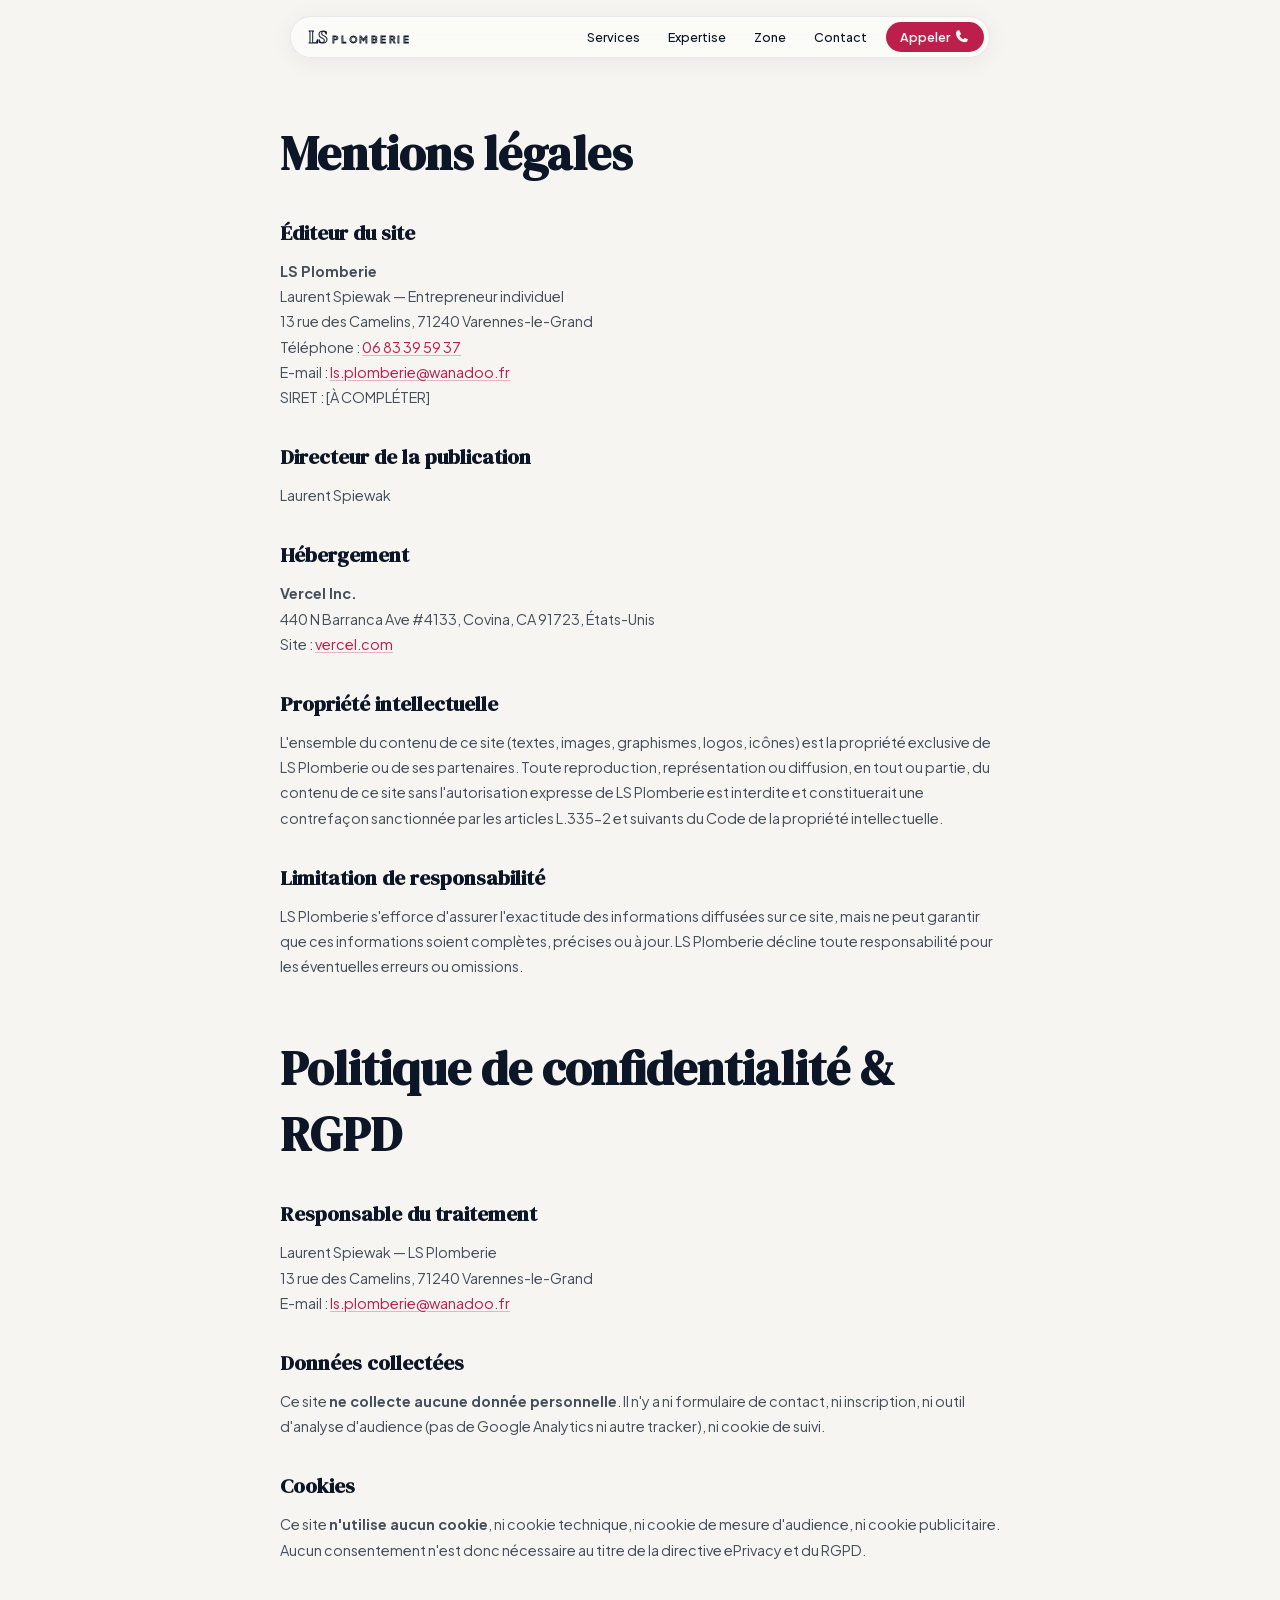
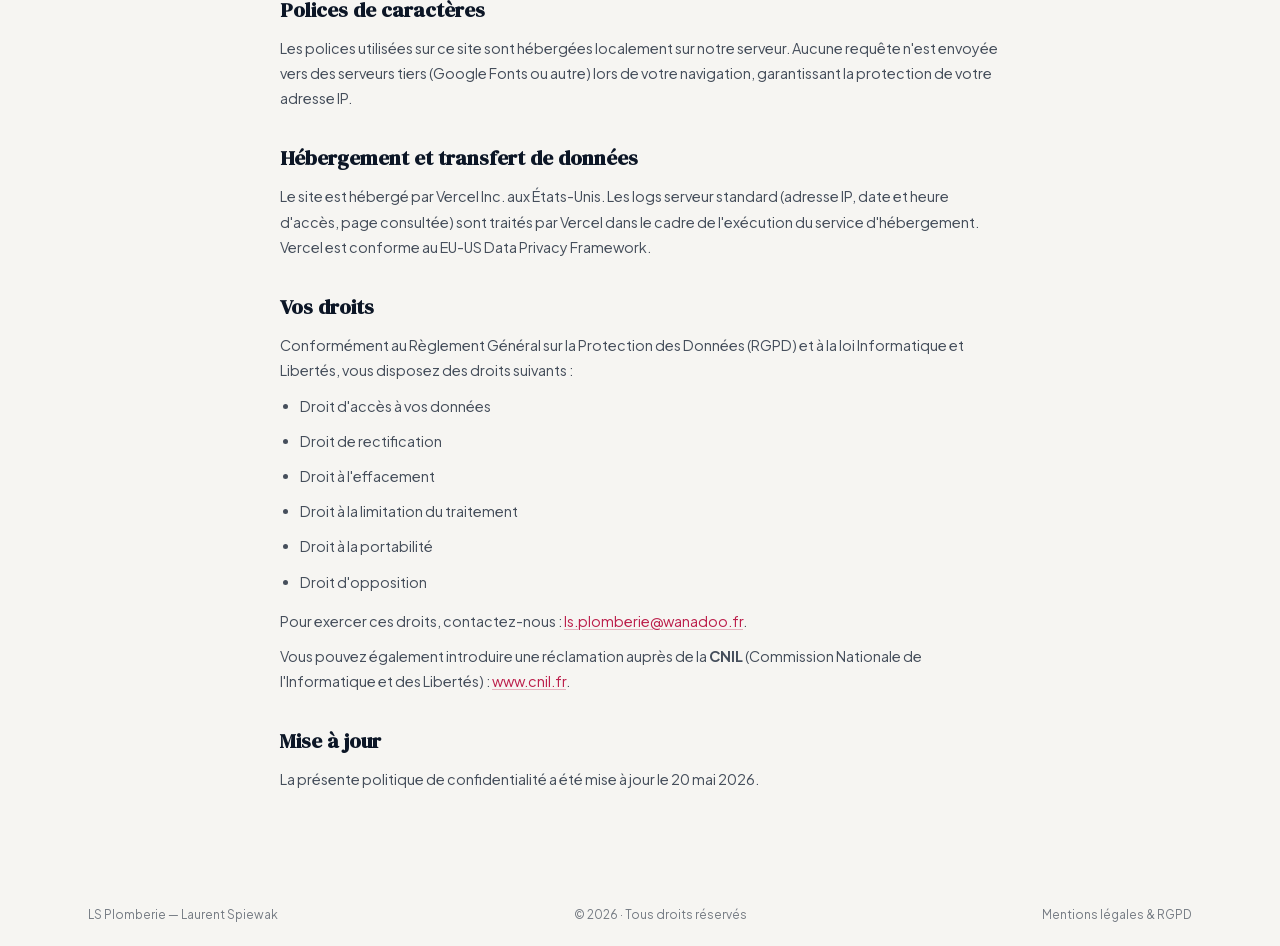
==== mentions-legales.html @ 6f7f11de "Production-ready: perf, SEO, RGPD, sécurité - Self-host images (Unsplash → WebP local, -70% poids) -" ====
<!DOCTYPE html>
<html lang="fr">
<head>
  <meta charset="UTF-8">
  <meta name="viewport" content="width=device-width, initial-scale=1.0">
  <title>Mentions l&eacute;gales &amp; RGPD &mdash; LS Plomberie</title>
  <meta name="description" content="Mentions l&eacute;gales, politique de confidentialit&eacute; et RGPD du site LS Plomberie.">
  <meta name="robots" content="noindex">
  <link rel="canonical" href="https://lsplomberie.fr/mentions-legales.html">
  <link rel="icon" href="/favicon.svg" type="image/svg+xml">
  <link rel="stylesheet" href="styles.css">
</head>
<body>

  <nav class="nav visible" id="nav">
    <div class="nav-pill">
      <a href="/" class="nav-logo"><span class="logo-ls">LS</span><span class="logo-plomberie">Plomberie</span></a>
      <div class="nav-links">
        <a href="/#services">Services</a>
        <a href="/#expertise">Expertise</a>
        <a href="/#zone">Zone</a>
        <a href="/#contact">Contact</a>
      </div>
      <a href="tel:0683395937" class="nav-cta">
        <span class="nav-cta-text">Appeler</span>
        <span class="cta-icon-wrap">
          <svg xmlns="http://www.w3.org/2000/svg" width="15" height="15" viewBox="0 0 256 256"><path fill="currentColor" d="M222.37,158.46l-47.11-21.11-.18-.08a16,16,0,0,0-15.18,1.74,8.08,8.08,0,0,0-.74.56L137.58,156.3a3.87,3.87,0,0,1-3.87.27c-7.67-4.15-20.16-15.07-29.48-24.38s-20.24-21.82-24.38-29.49a3.87,3.87,0,0,1,.27-3.87l16.73-21.58a8.08,8.08,0,0,0,.56-.74,16,16,0,0,0,1.74-15.18c0-.06-.05-.12-.08-.18L78.14,14.23A16,16,0,0,0,62.07,4.39,48.14,48.14,0,0,0,16,48c0,88.22,71.78,160,160,160a48.14,48.14,0,0,0,43.61-46.07A16,16,0,0,0,222.37,158.46Z"/></svg>
        </span>
      </a>
      <button class="hamburger" id="hamburger" aria-label="Menu">
        <span></span><span></span>
      </button>
    </div>
  </nav>

  <div class="mobile-menu" id="mobileMenu">
    <div class="mobile-menu-inner">
      <a href="/#services" class="mobile-link">Services</a>
      <a href="/#expertise" class="mobile-link">Expertise</a>
      <a href="/#zone" class="mobile-link">Zone</a>
      <a href="/#contact" class="mobile-link">Contact</a>
      <a href="tel:0683395937" class="mobile-phone">06&nbsp;83&nbsp;39&nbsp;59&nbsp;37</a>
    </div>
  </div>

  <main class="legal-page">
    <div class="container">
      <div class="legal-content">
        <h1>Mentions l&eacute;gales</h1>

        <section>
          <h2>&Eacute;diteur du site</h2>
          <p>
            <strong>LS Plomberie</strong><br>
            Laurent Spiewak &mdash; Entrepreneur individuel<br>
            13 rue des Camelins, 71240 Varennes-le-Grand<br>
            T&eacute;l&eacute;phone&nbsp;: <a href="tel:0683395937">06&nbsp;83&nbsp;39&nbsp;59&nbsp;37</a><br>
            E-mail&nbsp;: <a href="mailto:ls.plomberie@wanadoo.fr">ls.plomberie@wanadoo.fr</a><br>
            SIRET&nbsp;: [&Agrave; COMPL&Eacute;TER]
          </p>
        </section>

        <section>
          <h2>Directeur de la publication</h2>
          <p>Laurent Spiewak</p>
        </section>

        <section>
          <h2>H&eacute;bergement</h2>
          <p>
            <strong>Vercel Inc.</strong><br>
            440 N Barranca Ave #4133, Covina, CA 91723, &Eacute;tats-Unis<br>
            Site&nbsp;: <a href="https://vercel.com" rel="noopener noreferrer" target="_blank">vercel.com</a>
          </p>
        </section>

        <section>
          <h2>Propri&eacute;t&eacute; intellectuelle</h2>
          <p>
            L'ensemble du contenu de ce site (textes, images, graphismes, logos, ic&ocirc;nes) est la propri&eacute;t&eacute; exclusive de LS Plomberie ou de ses partenaires.
            Toute reproduction, repr&eacute;sentation ou diffusion, en tout ou partie, du contenu de ce site sans l'autorisation expresse de LS Plomberie est interdite et constituerait une contrefa&ccedil;on sanctionn&eacute;e par les articles L.335-2 et suivants du Code de la propri&eacute;t&eacute; intellectuelle.
          </p>
        </section>

        <section>
          <h2>Limitation de responsabilit&eacute;</h2>
          <p>
            LS Plomberie s'efforce d'assurer l'exactitude des informations diffus&eacute;es sur ce site, mais ne peut garantir que ces informations soient compl&egrave;tes, pr&eacute;cises ou &agrave; jour.
            LS Plomberie d&eacute;cline toute responsabilit&eacute; pour les &eacute;ventuelles erreurs ou omissions.
          </p>
        </section>

        <h1 style="margin-top:56px;">Politique de confidentialit&eacute; &amp; RGPD</h1>

        <section>
          <h2>Responsable du traitement</h2>
          <p>
            Laurent Spiewak &mdash; LS Plomberie<br>
            13 rue des Camelins, 71240 Varennes-le-Grand<br>
            E-mail&nbsp;: <a href="mailto:ls.plomberie@wanadoo.fr">ls.plomberie@wanadoo.fr</a>
          </p>
        </section>

        <section>
          <h2>Donn&eacute;es collect&eacute;es</h2>
          <p>
            Ce site <strong>ne collecte aucune donn&eacute;e personnelle</strong>.
            Il n'y a ni formulaire de contact, ni inscription, ni outil d'analyse d'audience (pas de Google Analytics ni autre tracker), ni cookie de suivi.
          </p>
        </section>

        <section>
          <h2>Cookies</h2>
          <p>
            Ce site <strong>n'utilise aucun cookie</strong>, ni cookie technique, ni cookie de mesure d'audience, ni cookie publicitaire.
            Aucun consentement n'est donc n&eacute;cessaire au titre de la directive ePrivacy et du RGPD.
          </p>
        </section>

        <section>
          <h2>Polices de caract&egrave;res</h2>
          <p>
            Les polices utilis&eacute;es sur ce site sont h&eacute;berg&eacute;es localement sur notre serveur.
            Aucune requ&ecirc;te n'est envoy&eacute;e vers des serveurs tiers (Google Fonts ou autre) lors de votre navigation, garantissant la protection de votre adresse IP.
          </p>
        </section>

        <section>
          <h2>H&eacute;bergement et transfert de donn&eacute;es</h2>
          <p>
            Le site est h&eacute;berg&eacute; par Vercel Inc. aux &Eacute;tats-Unis. Les logs serveur standard (adresse IP, date et heure d'acc&egrave;s, page consult&eacute;e) sont trait&eacute;s par Vercel dans le cadre de l'ex&eacute;cution du service d'h&eacute;bergement.
            Vercel est conforme au EU-US Data Privacy Framework.
          </p>
        </section>

        <section>
          <h2>Vos droits</h2>
          <p>
            Conform&eacute;ment au R&egrave;glement G&eacute;n&eacute;ral sur la Protection des Donn&eacute;es (RGPD) et &agrave; la loi Informatique et Libert&eacute;s, vous disposez des droits suivants&nbsp;:
          </p>
          <ul>
            <li>Droit d'acc&egrave;s &agrave; vos donn&eacute;es</li>
            <li>Droit de rectification</li>
            <li>Droit &agrave; l'effacement</li>
            <li>Droit &agrave; la limitation du traitement</li>
            <li>Droit &agrave; la portabilit&eacute;</li>
            <li>Droit d'opposition</li>
          </ul>
          <p>
            Pour exercer ces droits, contactez-nous&nbsp;: <a href="mailto:ls.plomberie@wanadoo.fr">ls.plomberie@wanadoo.fr</a>.
          </p>
          <p>
            Vous pouvez &eacute;galement introduire une r&eacute;clamation aupr&egrave;s de la <strong>CNIL</strong> (Commission Nationale de l'Informatique et des Libert&eacute;s)&nbsp;:
            <a href="https://www.cnil.fr" rel="noopener noreferrer" target="_blank">www.cnil.fr</a>.
          </p>
        </section>

        <section>
          <h2>Mise &agrave; jour</h2>
          <p>
            La pr&eacute;sente politique de confidentialit&eacute; a &eacute;t&eacute; mise &agrave; jour le 20 mai 2026.
          </p>
        </section>

      </div>
    </div>
  </main>

  <footer class="footer" style="position:relative;">
    <div class="container">
      <div class="footer-inner">
        <span>LS Plomberie &mdash; Laurent Spiewak</span>
        <span>&copy; 2026 &middot; Tous droits r&eacute;serv&eacute;s</span>
        <a href="mentions-legales.html" class="footer-legal">Mentions l&eacute;gales &amp; RGPD</a>
      </div>
    </div>
  </footer>

  <script>
    document.getElementById('hamburger').addEventListener('click', function() {
      this.classList.toggle('active');
      document.getElementById('mobileMenu').classList.toggle('active');
    });
    document.querySelectorAll('#mobileMenu a').forEach(function(a) {
      a.addEventListener('click', function() {
        document.getElementById('hamburger').classList.remove('active');
        document.getElementById('mobileMenu').classList.remove('active');
      });
    });
  </script>
</body>
</html>
---- styles.css ----
/* ============================================
   LS PLOMBERIE — Premium Agency-Tier Styles
   Skills: emil-design-eng + impeccable + high-end-visual-design
   ============================================ */

/* --- Self-hosted fonts (RGPD: no Google Fonts external call) --- */
@font-face {
  font-family: 'Plus Jakarta Sans';
  src: url('fonts/plus-jakarta-sans-latin.woff2') format('woff2');
  font-weight: 300 800;
  font-style: normal;
  font-display: swap;
}
@font-face {
  font-family: 'DM Serif Display';
  src: url('fonts/dm-serif-display-regular.woff2') format('woff2');
  font-weight: 400;
  font-style: normal;
  font-display: swap;
}
@font-face {
  font-family: 'DM Serif Display';
  src: url('fonts/dm-serif-display-italic.woff2') format('woff2');
  font-weight: 400;
  font-style: italic;
  font-display: swap;
}
@font-face {
  font-family: 'JetBrains Mono';
  src: url('fonts/jetbrains-mono-latin.woff2') format('woff2');
  font-weight: 400 500;
  font-style: normal;
  font-display: swap;
}

/* --- Tokens --- */
:root {
  /* OKLCH — Light theme: warm white / rose-red / navy blue */
  --bg:       oklch(0.97 0.004 80);
  --bg-raised:oklch(0.94 0.005 80);
  --bg-card:  oklch(0.99 0.002 80);
  --accent:   oklch(0.52 0.19 12);
  --accent-h: oklch(0.58 0.19 12);
  --accent-soft: oklch(0.52 0.19 12 / 0.08);
  --navy:     oklch(0.22 0.04 260);
  --navy-m:   oklch(0.30 0.04 260);
  --text:     oklch(0.20 0.035 260);
  --text-m:   oklch(0.42 0.025 260);
  --text-d:   oklch(0.58 0.015 260);
  --surface:  oklch(0.20 0.035 260 / 0.04);
  --border:   oklch(0.20 0.035 260 / 0.08);
  --border-h: oklch(0.20 0.035 260 / 0.14);

  --r-xl: 1.5rem;
  --r-lg: 1.25rem;
  --r-md: 0.875rem;
  --r-sm: 0.5rem;

  /* Emil curves */
  --ease: cubic-bezier(0.23, 1, 0.32, 1);
  --ease-io: cubic-bezier(0.77, 0, 0.175, 1);

  --font: 'Plus Jakarta Sans', system-ui, sans-serif;
  --font-d: 'DM Serif Display', Georgia, serif;
  --font-m: 'JetBrains Mono', monospace;
}

/* --- Reset --- */
*, *::before, *::after { margin: 0; padding: 0; box-sizing: border-box; }
html { font-size: 16px; -webkit-text-size-adjust: 100%; }
body {
  font-family: var(--font);
  background: var(--bg);
  color: var(--text);
  -webkit-font-smoothing: antialiased;
  overflow-x: hidden;
}
img { display: block; max-width: 100%; height: auto; }
a { color: inherit; text-decoration: none; }
button { background: none; border: none; color: inherit; cursor: pointer; font: inherit; }

.container { width: 100%; max-width: 1200px; margin: 0 auto; padding: 0 clamp(16px, 4vw, 48px); }

/* --- Splash — carte de visite --- */
.splash {
  position: fixed; inset: 0; z-index: 10000;
  background: var(--bg);
  display: flex; align-items: center; justify-content: center;
  transition: opacity 0.7s var(--ease), visibility 0.7s, transform 0.7s var(--ease);
}
.splash.done { opacity: 0; visibility: hidden; pointer-events: none; transform: scale(1.04); }
.splash-inner { text-align: center; }
.splash-logo { margin-bottom: 24px; }
.splash-ls {
  font-family: var(--font-d); font-size: clamp(3.5rem, 8vw, 6rem);
  color: transparent;
  -webkit-text-stroke: 2px var(--navy);
  font-style: normal; letter-spacing: 0.15em; line-height: 1;
  display: block;
  animation: splashUp 0.8s var(--ease) 0.2s both;
}
.splash-plomberie {
  font-family: var(--font); font-size: clamp(1.4rem, 3.5vw, 2.2rem);
  font-weight: 600; color: transparent;
  -webkit-text-stroke: 1.5px var(--navy);
  text-transform: uppercase; letter-spacing: 0.35em;
  display: block; margin-top: 8px;
  animation: splashUp 0.8s var(--ease) 0.4s both;
}
.splash-line {
  width: 40px; height: 1.5px; background: var(--accent);
  margin: 24px auto; opacity: 0.5;
  animation: splashUp 0.6s var(--ease) 0.55s both;
}
.splash-slogan {
  font-family: var(--font-m); font-size: 0.82rem;
  text-transform: uppercase; letter-spacing: 0.18em;
  color: var(--text-m); margin-bottom: 8px;
  animation: splashUp 0.6s var(--ease) 0.65s both;
}
.splash-location {
  font-size: 1rem; color: var(--text-d);
  animation: splashUp 0.6s var(--ease) 0.75s both;
}
.splash-enter {
  display: inline-flex; align-items: center; gap: 8px;
  margin-top: 40px; padding: 12px 28px;
  background: var(--navy); color: oklch(0.97 0.004 80);
  border-radius: 100px; font-size: 0.82rem; font-weight: 500;
  transition: background 0.25s var(--ease), transform 160ms var(--ease);
  animation: splashUp 0.6s var(--ease) 0.9s both;
}
.splash-enter:hover { background: var(--navy-m); }
.splash-enter:active { transform: scale(0.97); }
@keyframes splashUp {
  from { transform: translateY(18px); opacity: 0; }
  to { transform: none; opacity: 1; }
}

/* --- Nav — floating pill, detached --- */
.nav {
  position: fixed; top: 0; left: 0; right: 0; z-index: 1000;
  padding: 16px 20px;
  opacity: 0; transition: padding 0.3s var(--ease), opacity 0.4s var(--ease);
}
.nav.visible { opacity: 1; }
.nav.scrolled { padding: 10px 20px; }
.nav-pill {
  display: flex; align-items: center; gap: 6px;
  max-width: 700px; margin: 0 auto;
  background: oklch(0.99 0.002 80 / 0.75);
  backdrop-filter: blur(24px) saturate(1.5);
  -webkit-backdrop-filter: blur(24px) saturate(1.5);
  border: 1px solid var(--border);
  border-radius: 100px;
  padding: 5px 5px 5px 18px;
  box-shadow: 0 4px 24px oklch(0.20 0.035 260 / 0.06);
  transition: background 0.25s, border-color 0.25s, box-shadow 0.25s;
}
.nav.scrolled .nav-pill { background: oklch(0.99 0.002 80 / 0.92); border-color: var(--border-h); box-shadow: 0 8px 32px oklch(0.20 0.035 260 / 0.1); }
.nav-logo { font-family: var(--font-d); font-size: 1.1rem; white-space: nowrap; margin-right: auto; display: flex; align-items: baseline; gap: 4px; }
.logo-ls { color: transparent; -webkit-text-stroke: 1px var(--navy); }
.logo-plomberie { font-family: var(--font); font-weight: 600; font-size: 0.58rem; color: transparent; -webkit-text-stroke: 0.8px var(--navy); text-transform: uppercase; letter-spacing: 0.3em; }
.nav-links { display: flex; gap: 2px; }
.nav-links a {
  font-size: 0.78rem; font-weight: 500; padding: 7px 13px;
  border-radius: 100px; transition: background 0.2s var(--ease);
}
.nav-links a:hover { background: var(--surface); }
.nav-cta {
  display: flex; align-items: center; gap: 5px;
  background: var(--accent); color: oklch(0.98 0.003 80);
  padding: 7px 14px; border-radius: 100px;
  font-size: 0.78rem; font-weight: 600; white-space: nowrap;
  transition: background 0.2s var(--ease), transform 160ms var(--ease);
}
.nav-cta:active { transform: scale(0.97); }
.nav-cta:hover { background: var(--accent-h); }
.cta-icon-wrap { display: flex; }

.hamburger { display: none; width: 34px; height: 34px; position: relative; flex-shrink: 0; }
.hamburger span {
  position: absolute; left: 7px; right: 7px; height: 1.5px;
  background: var(--navy); border-radius: 2px;
  transition: transform 0.3s var(--ease), opacity 0.2s;
}
.hamburger span:first-child { top: 12px; }
.hamburger span:last-child { top: 20px; }
.hamburger.active span:first-child { transform: translateY(4px) rotate(45deg); }
.hamburger.active span:last-child { transform: translateY(-4px) rotate(-45deg); }

/* Mobile menu */
.mobile-menu {
  position: fixed; inset: 0; z-index: 999;
  background: oklch(0.22 0.04 260 / 0.96);
  backdrop-filter: blur(40px);
  display: flex; align-items: center; justify-content: center;
  opacity: 0; visibility: hidden; transition: opacity 0.35s, visibility 0.35s;
}
.mobile-menu.active { opacity: 1; visibility: visible; }
.mobile-menu-inner { text-align: center; }
.mobile-link {
  display: block; font-family: var(--font-d); font-size: 2.2rem; margin-bottom: 14px;
  color: oklch(0.97 0.004 80);
  opacity: 0; transform: translateY(16px);
  transition: opacity 0.35s var(--ease), transform 0.35s var(--ease);
}
.mobile-menu.active .mobile-link { opacity: 1; transform: none; }
.mobile-menu.active .mobile-link:nth-child(1) { transition-delay: 80ms; }
.mobile-menu.active .mobile-link:nth-child(2) { transition-delay: 130ms; }
.mobile-menu.active .mobile-link:nth-child(3) { transition-delay: 180ms; }
.mobile-menu.active .mobile-link:nth-child(4) { transition-delay: 230ms; }
.mobile-phone {
  display: inline-block; margin-top: 28px;
  font-family: var(--font-m); font-size: 1rem; color: oklch(0.97 0.004 80);
  padding: 10px 24px; border: 1px solid oklch(0.97 0.004 80 / 0.2);
  border-radius: 100px;
  opacity: 0; transform: translateY(16px);
  transition: opacity 0.35s 0.28s var(--ease), transform 0.35s 0.28s var(--ease), border-color 0.25s;
}
.mobile-menu.active .mobile-phone { opacity: 1; transform: none; }

/* --- Sections --- */
.section { position: relative; overflow: hidden; }
.section-services,
.section-zone,
.section-contact { padding: clamp(80px, 12vw, 160px) 0; }

/* --- Hero --- */
.hero { min-height: 100vh; min-height: 100dvh; display: flex; align-items: center; }
.hero-bg { position: absolute; inset: 0; }
.hero-bg-img {
  width: 100%; height: 120%; object-fit: cover; position: absolute; top: -10%;
  will-change: transform;
  animation: kenBurns 20s var(--ease) infinite alternate;
}
@keyframes kenBurns {
  0%   { transform: scale(1.05) translate(0, 0); }
  100% { transform: scale(1.15) translate(-1.5%, -1%); }
}
.hero-overlay { position: absolute; inset: 0; background: linear-gradient(to bottom, oklch(0.20 0.04 260 / 0.7) 0%, oklch(0.20 0.04 260 / 0.82) 60%, var(--bg) 100%); }
.hero-content { position: relative; z-index: 1; padding-top: 100px; }
.hero-text { max-width: 640px; }
/* Section tag */
.section-tag {
  display: inline-flex; align-items: center;
  font-family: var(--font-m); font-size: 0.75rem; font-weight: 500;
  text-transform: uppercase; letter-spacing: 0.15em;
  color: var(--accent); margin-bottom: 18px;
}
.tag-num, .tag-dash { display: none; }

/* On dark overlays (hero, expertise) */
.hero .section-tag { color: oklch(0.90 0.008 260); }
.section-tag-light { color: oklch(0.80 0.01 12); }
.hero-title {
  font-family: var(--font-d); font-size: clamp(2.8rem, 6.5vw, 5rem);
  font-weight: 400; line-height: 1.06; margin-bottom: 24px;
}
.line { display: block; }
.line-accent { color: var(--accent); font-style: italic; }
.hero-desc { font-size: 1rem; line-height: 1.7; color: oklch(0.82 0.008 260); max-width: 480px; margin-bottom: 36px; text-shadow: 0 1px 8px oklch(0.15 0.04 260 / 0.5); }
.hero-content { color: oklch(0.97 0.004 80); }
.hero-title { color: oklch(0.97 0.004 80); }
.hero-actions { display: flex; align-items: center; gap: 14px; flex-wrap: wrap; }

/* Scroll cue */
.scroll-cue {
  position: absolute; bottom: 32px; left: 50%; transform: translateX(-50%);
  display: flex; flex-direction: column; align-items: center; gap: 10px;
  color: var(--text-d); z-index: 2;
}
.scroll-cue-line { width: 1px; height: 40px; background: var(--text-d); animation: scrollPulse 2.5s infinite; }
@keyframes scrollPulse {
  0%, 100% { opacity: 0.2; transform: scaleY(0.5); transform-origin: top; }
  50% { opacity: 0.7; transform: scaleY(1); }
}
.scroll-cue span { font-size: 0.58rem; text-transform: uppercase; letter-spacing: 0.2em; font-family: var(--font-m); }

/* --- Buttons — button-in-button trailing icon (high-end skill) --- */
.btn-primary {
  display: inline-flex; align-items: center; gap: 8px;
  background: var(--accent); color: oklch(0.98 0.003 80);
  padding: 13px 14px 13px 24px; border-radius: 100px;
  font-weight: 600; font-size: 0.9rem;
  transition: background 0.2s var(--ease), transform 160ms var(--ease);
}
.btn-primary:active { transform: scale(0.97); }
.btn-primary:hover { background: var(--accent-h); }
.btn-trailing {
  display: flex; align-items: center; justify-content: center;
  width: 32px; height: 32px; border-radius: 50%;
  background: oklch(0.98 0.003 80 / 0.2);
  transition: transform 0.25s var(--ease);
}
.btn-primary:hover .btn-trailing { transform: translate(2px, -1px) scale(1.05); }

.btn-light { background: var(--navy); color: oklch(0.97 0.004 80); }
.btn-light:hover { background: var(--navy-m); }
.btn-light .btn-trailing { background: oklch(0.97 0.004 80 / 0.15); }

.btn-ghost {
  display: inline-flex; align-items: center;
  padding: 13px 22px; border: 1px solid var(--border);
  border-radius: 100px; font-size: 0.85rem; font-weight: 500;
  transition: border-color 0.2s var(--ease), background 0.2s var(--ease), transform 160ms var(--ease);
}
.btn-ghost:active { transform: scale(0.97); }
.btn-ghost:hover { border-color: var(--border-h); background: var(--surface); }
/* Ghost on dark backgrounds (hero, CTA) */
.btn-ghost-light { border-color: oklch(0.97 0.004 80 / 0.25); color: oklch(0.97 0.004 80); }
.btn-ghost-light:hover { background: oklch(0.97 0.004 80 / 0.1); border-color: oklch(0.97 0.004 80 / 0.4); }

/* --- Section header --- */
.section-intro { margin-bottom: 56px; }
.section-title {
  font-family: var(--font-d); font-size: clamp(2.4rem, 5vw, 3.8rem);
  font-weight: 400; line-height: 1.1;
}
.section-title-light { color: var(--text); }

/* --- Services — double-bezel card architecture --- */
.section-services { background: linear-gradient(175deg, var(--bg) 0%, oklch(0.95 0.006 80) 100%); }
.services-grid { display: grid; grid-template-columns: repeat(2, 1fr); gap: 20px; }

/* Double-bezel: outer shell + inner core */
.card-shell {
  background: var(--surface);
  border: 1px solid var(--border);
  border-radius: var(--r-xl);
  padding: 6px;
  transition: border-color 0.25s var(--ease);
}
.card-shell:hover { border-color: var(--border-h); }
.card-inner {
  background: var(--bg-card);
  border-radius: calc(var(--r-xl) - 6px);
  overflow: hidden;
  box-shadow: 0 4px 20px oklch(0.20 0.035 260 / 0.06), inset 0 1px 0 oklch(0.99 0.002 80 / 0.8);
}
.card-visual { height: 200px; overflow: hidden; position: relative; }
.card-visual img { width: 100%; height: 100%; object-fit: cover; transition: transform 0.5s var(--ease); }
.card-shell:hover .card-visual img { transform: scale(1.04); }

/* Reveal rideau — bloc accent qui glisse */
.card-visual::after {
  content: ''; position: absolute; inset: 0;
  background: var(--accent);
  transform-origin: right;
  transform: scaleX(1);
  transition: transform 0.9s cubic-bezier(0.77, 0, 0.175, 1);
  z-index: 1;
}
.anim.visible .card-visual::after {
  transform: scaleX(0);
}

/* 3D Shine overlay — follows mouse via JS */
.card-inner { position: relative; }
.card-shine {
  position: absolute; inset: 0; z-index: 2; pointer-events: none;
  border-radius: calc(var(--r-xl) - 6px);
  background: radial-gradient(circle 280px at var(--shine-x, 50%) var(--shine-y, 50%),
    oklch(0.97 0.004 80 / 0.25) 0%, transparent 70%);
  opacity: 0; transition: opacity 0.4s var(--ease);
}
.card-shell:hover .card-shine { opacity: 1; }

.card-body { padding: 26px; }
.card-body h3 { font-family: var(--font-d); font-size: 1.4rem; margin-bottom: 10px; }
.card-body p { font-size: 0.85rem; line-height: 1.6; color: var(--text-m); margin-bottom: 14px; }
.tags { display: flex; flex-wrap: wrap; gap: 6px; }
.tags span {
  font-size: 0.68rem; font-weight: 500; padding: 4px 11px;
  border-radius: 100px; background: var(--surface); color: var(--text-m);
  letter-spacing: 0.02em;
}

/* --- Expertise --- */
.section-expertise { padding: clamp(80px, 12vw, 160px) 0; position: relative; }
.expertise-bg { position: absolute; inset: 0; }
.expertise-bg-img { width: 100%; height: 120%; object-fit: cover; position: absolute; top: -10%; will-change: transform; }
.expertise-overlay { position: absolute; inset: 0; background: linear-gradient(to bottom, var(--bg) 0%, oklch(0.20 0.04 260 / 0.92) 15%, oklch(0.20 0.04 260 / 0.86) 100%); }
.section-expertise .container { position: relative; z-index: 1; }
.expertise-layout { display: grid; grid-template-columns: 1fr 1fr; gap: 72px; align-items: center; margin-bottom: 56px; }
.expertise-desc { font-size: 0.92rem; line-height: 1.7; color: oklch(0.80 0.008 260); max-width: 400px; margin-top: 18px; text-shadow: 0 1px 6px oklch(0.15 0.04 260 / 0.6); }
.section-expertise .section-title { color: oklch(0.97 0.004 80); }

/* Stats — clean cards */
.stats-grid { display: grid; grid-template-columns: 1fr 1fr; gap: 14px; }
.stat-shell {
  background: oklch(0.97 0.004 80 / 0.08);
  border: 1px solid oklch(0.97 0.004 80 / 0.12);
  border-radius: var(--r-lg);
  padding: 0;
  transition: border-color 0.25s var(--ease), background 0.25s var(--ease);
}
.stat-shell:hover { border-color: oklch(0.97 0.004 80 / 0.22); background: oklch(0.97 0.004 80 / 0.12); }
.stat-inner {
  padding: 32px 24px;
  text-align: center;
}
.stat-row { display: flex; align-items: baseline; justify-content: center; white-space: nowrap; }
.stat-num { font-family: var(--font-d); font-size: 2.6rem; line-height: 1; color: oklch(0.97 0.004 80); }
.stat-suffix { font-family: var(--font-d); font-size: 2.6rem; font-weight: 400; color: var(--accent); margin-left: 3px; }
.stat-plus { font-family: var(--font); font-weight: 800; }
.stat-label { display: block; font-size: 0.72rem; color: oklch(0.80 0.008 260); margin-top: 8px; text-transform: uppercase; letter-spacing: 0.08em; }

/* Features */
.features-row { display: grid; grid-template-columns: repeat(4, 1fr); gap: 14px; }
.feature {
  padding: 26px 22px;
  border: 1px solid oklch(0.97 0.004 80 / 0.1);
  border-radius: var(--r-md);
  transition: border-color 0.25s var(--ease), background 0.25s var(--ease);
}
.feature:hover { border-color: oklch(0.97 0.004 80 / 0.2); background: oklch(0.97 0.004 80 / 0.05); }
.feature h4 { font-size: 0.88rem; font-weight: 600; margin-bottom: 5px; color: oklch(0.97 0.004 80); }
.feature p { font-size: 0.75rem; color: oklch(0.70 0.01 260); line-height: 1.5; }

/* --- Zone --- */
.section-zone { background: linear-gradient(170deg, oklch(0.95 0.006 80) 0%, oklch(0.94 0.008 260) 50%, oklch(0.96 0.005 80) 100%); }
.zone-layout { display: grid; grid-template-columns: 1fr 1.2fr; gap: 72px; align-items: center; }
.zone-desc { font-size: 0.92rem; line-height: 1.7; color: var(--text-m); max-width: 380px; margin-top: 18px; }
.zone-card-shell { padding: 6px; }
.zone-card { position: relative; aspect-ratio: 4/3; }
.zone-img { width: 100%; height: 100%; object-fit: cover; border-radius: calc(var(--r-xl) - 6px); }

/* Reveal rideau zone */
.zone-card { overflow: hidden; }
.zone-card::before {
  content: ''; position: absolute; inset: 0;
  background: var(--accent);
  transform-origin: right;
  transform: scaleX(1);
  transition: transform 1s cubic-bezier(0.77, 0, 0.175, 1);
  z-index: 1; border-radius: calc(var(--r-xl) - 6px);
}
.anim.visible .zone-card::before {
  transform: scaleX(0);
}
.zone-overlay {
  position: absolute; inset: 0;
  border-radius: calc(var(--r-xl) - 6px);
  background: linear-gradient(to top, oklch(0.20 0.04 260 / 0.85) 0%, oklch(0.20 0.04 260 / 0.15) 100%);
  display: flex; align-items: flex-end; padding: 28px;
}
.zone-cities { display: flex; flex-wrap: wrap; gap: 7px; }
.city {
  font-size: 0.73rem; padding: 5px 13px; border-radius: 100px;
  background: oklch(0.97 0.004 80 / 0.12); backdrop-filter: blur(6px);
  white-space: nowrap; transition: background 0.2s var(--ease);
  color: oklch(0.97 0.004 80);
}
.city-main { background: oklch(0.52 0.19 12 / 0.4); font-weight: 600; }
.city-accent { background: var(--accent); font-weight: 600; }

/* --- CTA --- */
.section-cta { text-align: center; padding: clamp(80px, 12vw, 160px) 0; }
.cta-bg { position: absolute; inset: 0; }
.cta-bg-img { width: 100%; height: 120%; object-fit: cover; position: absolute; top: -10%; will-change: transform; }
.cta-overlay { position: absolute; inset: 0; background: linear-gradient(to bottom, oklch(0.20 0.04 260 / 0.42) 0%, oklch(0.20 0.04 260 / 0.60) 100%); }
.section-cta .container { position: relative; z-index: 1; }
.cta-content { max-width: 560px; margin: 0 auto; }
.cta-title { font-family: var(--font-d); font-size: clamp(1.9rem, 3.8vw, 3rem); margin-bottom: 14px; color: oklch(0.97 0.004 80); }
.cta-content > p { color: oklch(0.82 0.008 260); font-size: 0.95rem; line-height: 1.6; margin-bottom: 30px; text-shadow: 0 1px 6px oklch(0.15 0.04 260 / 0.5); }
.cta-actions { display: flex; align-items: center; justify-content: center; gap: 14px; flex-wrap: wrap; }

/* --- Contact — Centered CTA --- */
.section-contact { background: linear-gradient(175deg, oklch(0.96 0.005 80) 0%, var(--bg) 100%); }

.contact-center {
  text-align: center;
  max-width: 600px;
  margin: 0 auto 56px;
}
.contact-center .section-tag { margin-bottom: 20px; }

.contact-title {
  font-family: var(--font-d);
  font-size: clamp(2.2rem, 5vw, 3.6rem);
  font-weight: 400;
  line-height: 1.1;
  color: var(--text);
  margin-bottom: 18px;
}
.contact-desc {
  font-size: 0.95rem;
  line-height: 1.7;
  color: var(--text-m);
  max-width: 460px;
  margin: 0 auto 36px;
}

/* Big phone CTA button */
.contact-cta {
  display: inline-flex;
  align-items: center;
  gap: 12px;
  background: var(--accent);
  color: oklch(0.98 0.003 80);
  padding: 18px 18px 18px 28px;
  border-radius: 100px;
  font-family: var(--font-d);
  font-size: clamp(1.4rem, 3vw, 1.9rem);
  text-decoration: none;
  transition: background 0.25s var(--ease), transform 160ms var(--ease), box-shadow 0.3s var(--ease);
}
.contact-cta:hover {
  background: var(--accent-h);
  transform: translateY(-2px);
  box-shadow: 0 12px 40px oklch(0.52 0.19 12 / 0.25);
}
.contact-cta:active { transform: scale(0.98); }

.contact-cta-icon {
  display: flex;
  align-items: center;
  justify-content: center;
  width: 44px; height: 44px;
  border-radius: 50%;
  background: oklch(0.98 0.003 80 / 0.18);
  flex-shrink: 0;
  transition: background 0.25s var(--ease);
}
.contact-cta:hover .contact-cta-icon { background: oklch(0.98 0.003 80 / 0.28); }

.contact-cta-arrow {
  display: flex;
  align-items: center;
  justify-content: center;
  width: 40px; height: 40px;
  border-radius: 50%;
  background: oklch(0.98 0.003 80 / 0.15);
  flex-shrink: 0;
  transition: transform 0.3s var(--ease), background 0.25s var(--ease);
}
.contact-cta:hover .contact-cta-arrow {
  transform: translate(2px, -2px) scale(1.06);
  background: oklch(0.98 0.003 80 / 0.25);
}

/* Email link under CTA */
.contact-email {
  display: inline-flex;
  align-items: center;
  gap: 8px;
  margin-top: 20px;
  padding: 11px 24px;
  border: 1px solid var(--border);
  border-radius: 100px;
  font-size: 0.88rem;
  font-weight: 500;
  color: var(--text);
  transition: border-color 0.25s var(--ease), background 0.25s var(--ease), transform 160ms var(--ease);
}
.contact-email:hover {
  border-color: var(--border-h);
  background: var(--surface);
  transform: translateY(-1px);
}
.contact-email svg { color: var(--accent); flex-shrink: 0; }

/* Info row — address, hours, devis */
.contact-info-row {
  display: flex;
  align-items: center;
  justify-content: center;
  gap: 28px;
  padding: 28px 32px;
  background: var(--surface);
  border: 1px solid var(--border);
  border-radius: var(--r-xl);
  max-width: 740px;
  margin: 0 auto;
}
.contact-info-item { text-align: center; }
.contact-info-label {
  display: block;
  font-family: var(--font-m);
  font-size: 0.62rem;
  text-transform: uppercase;
  letter-spacing: 0.15em;
  color: var(--accent);
  margin-bottom: 5px;
  font-weight: 500;
}
.contact-info-val {
  font-size: 0.82rem;
  color: var(--text-m);
  line-height: 1.5;
}
.contact-info-sep {
  width: 1px;
  height: 36px;
  background: var(--border);
  flex-shrink: 0;
}

/* --- Testimonials — Auto-scroll carousel --- */
.section-testi {
  position: relative;
  padding: clamp(80px, 12vw, 160px) 0 clamp(60px, 8vw, 100px);
  overflow: hidden;
}
.testi-bg { position: absolute; inset: 0; }
.testi-bg-img { width: 100%; height: 120%; object-fit: cover; position: absolute; top: -10%; will-change: transform; }
.testi-overlay { position: absolute; inset: 0; background: linear-gradient(to bottom, oklch(0.20 0.04 260 / 0.72) 0%, oklch(0.20 0.04 260 / 0.82) 100%); }
.testi-subtitle {
  font-size: 0.85rem; color: oklch(0.75 0.01 260); margin-top: 10px;
}
.testi-overflow {
  position: relative; z-index: 1;
  overflow: hidden;
  margin: 48px 0 56px;
  mask-image: linear-gradient(to right, transparent 0%, black 8%, black 92%, transparent 100%);
  -webkit-mask-image: linear-gradient(to right, transparent 0%, black 8%, black 92%, transparent 100%);
}
.testi-track {
  display: flex;
  gap: 18px;
  width: max-content;
  will-change: transform;
}
.testi-card {
  flex-shrink: 0;
  width: 320px;
  background: var(--surface);
  border: 1px solid var(--border);
  border-radius: var(--r-xl);
  padding: 6px;
}
.testi-card > * {
  background: var(--bg-card);
  border-radius: calc(var(--r-xl) - 6px);
}
/* Override — inner content area */
.testi-card {
  display: flex; flex-direction: column;
}
.testi-card > .testi-stars,
.testi-card > .testi-text,
.testi-card > .testi-author { background: none; border-radius: 0; }
.testi-card {
  padding: 28px 24px;
  background: oklch(0.97 0.004 80 / 0.08);
  border: 1px solid oklch(0.97 0.004 80 / 0.12);
  backdrop-filter: blur(8px);
  -webkit-backdrop-filter: blur(8px);
}
.testi-stars {
  color: oklch(0.72 0.17 70);
  font-size: 0.9rem;
  letter-spacing: 2px;
  margin-bottom: 14px;
}
.testi-text {
  font-size: 0.88rem;
  line-height: 1.65;
  color: oklch(0.92 0.005 80);
  flex: 1;
  margin-bottom: 18px;
}
.testi-author {
  display: flex;
  justify-content: space-between;
  align-items: center;
  font-size: 0.75rem;
}
.testi-author strong {
  color: oklch(0.95 0.004 80);
  font-weight: 600;
}
.testi-author span {
  color: oklch(0.65 0.01 260);
  font-family: var(--font-m);
  font-size: 0.65rem;
}

/* --- Partenaires / Certifications — Light section --- */
.section-certif {
  padding: clamp(60px, 8vw, 100px) 0;
  background: linear-gradient(175deg, var(--bg) 0%, oklch(0.95 0.006 80) 100%);
}
.certif-section {
  padding-top: 0;
}
.certif-header {
  text-align: center;
  margin-bottom: 32px;
}
.certif-title {
  font-family: var(--font-d);
  font-size: clamp(1.8rem, 3.5vw, 2.6rem);
  color: var(--text);
  display: block;
  margin-bottom: 10px;
}
.certif-desc {
  font-size: 0.88rem;
  color: var(--text-m);
  max-width: 420px;
  margin: 0 auto;
  line-height: 1.65;
}
.certif-grid {
  display: grid;
  grid-template-columns: repeat(3, 1fr);
  gap: 20px;
  max-width: 720px;
  margin: 0 auto;
}
.certif-card {
  background: var(--surface);
  border: 1px solid var(--border);
  border-radius: var(--r-xl);
  padding: 5px;
  transition: border-color 0.3s var(--ease), transform 0.35s var(--ease), box-shadow 0.35s var(--ease);
}
.certif-card:hover { border-color: var(--border-h); transform: translateY(-3px); box-shadow: 0 8px 28px oklch(0.20 0.035 260 / 0.08); }
.certif-card-inner {
  background: var(--bg-card);
  border-radius: calc(var(--r-xl) - 5px);
  padding: 28px 20px;
  text-align: center;
  display: flex;
  flex-direction: column;
  align-items: center;
  justify-content: center;
  min-height: 180px;
}
.certif-logo {
  height: 80px;
  width: auto;
  max-width: 160px;
  object-fit: contain;
  margin-bottom: 14px;
}
.certif-name {
  display: block;
  font-family: var(--font-d);
  font-size: 1.1rem;
  color: var(--text);
  margin-bottom: 4px;
}
.certif-sub {
  display: block;
  font-size: 0.75rem;
  color: var(--text-m);
  line-height: 1.4;
}
.certif-type {
  display: none;
}
.certif-info {
  display: none;
}

/* --- Film Grain Overlay (physical paper feel) --- */
.grain {
  position: fixed; inset: 0; z-index: 9000;
  pointer-events: none;
  opacity: 0.028;
  background-image: url("data:image/svg+xml,%3Csvg viewBox='0 0 256 256' xmlns='http://www.w3.org/2000/svg'%3E%3Cfilter id='noise'%3E%3CfeTurbulence type='fractalNoise' baseFrequency='0.9' numOctaves='4' stitchTiles='stitch'/%3E%3C/filter%3E%3Crect width='100%25' height='100%25' filter='url(%23noise)'/%3E%3C/svg%3E");
  background-repeat: repeat;
  background-size: 180px 180px;
}

/* --- Marquee Ticker --- */
.marquee {
  overflow: hidden;
  padding: 28px 0;
  background: var(--bg);
  border-top: 1px solid var(--border);
  border-bottom: 1px solid var(--border);
}
.marquee-track {
  display: flex;
  align-items: center;
  gap: 0;
  width: max-content;
  animation: marqueeScroll 25s linear infinite;
}
.marquee-reverse .marquee-track {
  animation-direction: reverse;
  animation-duration: 30s;
}
.marquee-item {
  font-family: var(--font-d);
  font-size: clamp(1.6rem, 3vw, 2.8rem);
  font-weight: 400;
  color: var(--text);
  white-space: nowrap;
  padding: 0 24px;
  opacity: 0.7;
  transition: opacity 0.3s;
}
.marquee-item:hover { opacity: 1; }
.marquee-dot {
  width: 6px; height: 6px; border-radius: 50%;
  background: var(--accent);
  flex-shrink: 0;
  opacity: 0.5;
}
@keyframes marqueeScroll {
  0% { transform: translateX(0); }
  100% { transform: translateX(-50%); }
}

/* Brands marquee — reverse direction, white bg, color logos */
.marquee-brands {
  background: #fff;
  border-top: 1px solid oklch(0.90 0.006 80);
  border-bottom: 1px solid oklch(0.90 0.006 80);
  padding: 22px 0;
}
.marquee-brands .marquee-track {
  animation-direction: reverse;
  animation-duration: 30s;
}
.brand-logo-wrap {
  display: flex;
  align-items: center;
  justify-content: center;
  padding: 0 36px;
}
.brand-logo {
  height: 36px;
  width: auto;
  max-width: 130px;
  object-fit: contain;
  opacity: 0.7;
  transition: opacity 0.35s var(--ease);
}
.brand-logo-wrap:hover .brand-logo { opacity: 1; }
.brand-logo-named {
  gap: 10px;
}
.brand-name {
  font-family: var(--font);
  font-weight: 700;
  font-size: 1.1rem;
  color: var(--text);
  opacity: 0.7;
  letter-spacing: 0.02em;
  transition: opacity 0.35s var(--ease);
}
.brand-logo-named:hover .brand-name { opacity: 1; }
.marquee-brands .marquee-dot {
  background: var(--accent);
  opacity: 0.3;
}

/* --- Sticky Pin Section (Apple-style) --- */
.section-sticky {
  position: relative;
  padding: 0;
  overflow: visible;
  background: var(--bg);
}
.sticky-wrap {
  display: grid;
  grid-template-columns: 1fr 1fr;
  position: relative;
}
.sticky-left {
  position: sticky;
  top: 0;
  height: 100vh;
  display: flex;
  align-items: center;
  padding: 0 clamp(24px, 5vw, 80px);
}
.sticky-text {
  max-width: 420px;
}
.sticky-eyebrow {
  font-family: var(--font-m);
  font-size: 0.72rem;
  text-transform: uppercase;
  letter-spacing: 0.15em;
  color: var(--accent);
  margin-bottom: 18px;
}
.sticky-heading {
  font-family: var(--font-d);
  font-size: clamp(2.2rem, 4.5vw, 3.6rem);
  font-weight: 400;
  line-height: 1.08;
  color: var(--text);
  margin-bottom: 20px;
}
.sticky-desc {
  font-size: 0.92rem;
  line-height: 1.7;
  color: var(--text-m);
  max-width: 360px;
}
.sticky-right {
  position: relative;
  padding: 0 clamp(24px, 5vw, 80px);
}
.sticky-step {
  height: 100vh;
  display: flex;
  align-items: center;
  justify-content: center;
}
.sticky-card-wrap {
  background: var(--surface);
  border: 1px solid var(--border);
  border-radius: var(--r-xl);
  padding: 6px;
  max-width: 400px;
  width: 100%;
  opacity: 0;
  transform: translateY(40px) scale(0.95);
  transition: opacity 0.7s var(--ease), transform 0.7s var(--ease);
}
.sticky-step.active .sticky-card-wrap {
  opacity: 1;
  transform: none;
}
.sticky-card {
  background: var(--bg-card);
  border-radius: calc(var(--r-xl) - 6px);
  padding: 40px 32px;
  box-shadow: 0 4px 24px oklch(0.20 0.035 260 / 0.06), inset 0 1px 0 oklch(0.99 0.002 80 / 0.8);
}
.sticky-icon {
  width: 56px; height: 56px; border-radius: 16px;
  background: var(--accent-soft);
  display: flex; align-items: center; justify-content: center;
  color: var(--accent);
  margin-bottom: 20px;
}
.sticky-card-img { padding: 0; overflow: hidden; }
.sticky-card-visual {
  height: 180px;
  overflow: hidden;
}
.sticky-card-visual img {
  width: 100%; height: 100%; object-fit: cover;
  transition: transform 0.5s var(--ease);
}
.sticky-step.active .sticky-card-visual img { transform: scale(1.04); }
.sticky-card-body { padding: 28px 28px 32px; }
.sticky-card h3, .sticky-card-body h3 {
  font-family: var(--font-d);
  font-size: 1.5rem;
  margin-bottom: 12px;
}
.sticky-card p, .sticky-card-body p {
  font-size: 0.88rem;
  line-height: 1.65;
  color: var(--text-m);
}

/* Progress dots for sticky */
.sticky-progress {
  position: absolute;
  left: -32px;
  top: 50%;
  transform: translateY(-50%);
  display: flex;
  flex-direction: column;
  gap: 10px;
}

/* --- Lenis smooth scroll body --- */
html.lenis, html.lenis body {
  height: auto;
}
.lenis.lenis-smooth {
  scroll-behavior: auto !important;
}
.lenis.lenis-smooth [data-lenis-prevent] {
  overscroll-behavior: contain;
}

/* --- Footer --- */
.footer { margin-top: auto; padding: 24px 0; width: 100%; }
.footer-inner { display: flex; justify-content: space-between; align-items: center; font-size: 0.75rem; color: var(--text-d); flex-wrap: wrap; gap: 8px; }
.footer-legal { transition: color 0.2s var(--ease); }
.footer-legal:hover { color: var(--accent); }

/* --- Legal page --- */
.legal-page { padding: 120px 0 80px; }
.legal-content { max-width: 720px; margin: 0 auto; }
.legal-content h1 { font-family: var(--font-d); font-size: clamp(2rem, 4vw, 3rem); margin-bottom: 32px; }
.legal-content h2 { font-family: var(--font-d); font-size: 1.3rem; margin: 32px 0 12px; color: var(--text); }
.legal-content p, .legal-content li { font-size: 0.9rem; line-height: 1.75; color: var(--text-m); margin-bottom: 10px; }
.legal-content ul { padding-left: 20px; margin-bottom: 14px; }
.legal-content a { color: var(--accent); text-decoration: underline; text-decoration-color: oklch(0.52 0.19 12 / 0.3); text-underline-offset: 2px; transition: text-decoration-color 0.2s; }
.legal-content a:hover { text-decoration-color: var(--accent); }
.legal-content section { margin-bottom: 8px; }

/* --- Scroll-driven 3D support (Apple-style) --- */
.services-grid .card-inner,
.stat-inner,
.zone-card .card-inner {
  will-change: transform;
  transform-style: preserve-3d;
  backface-visibility: hidden;
}
.bento-card {
  will-change: transform;
  backface-visibility: hidden;
}

/* Hero parallax layers — JS overrides transform */
.hero-title,
.hero-desc,
.hero-actions {
  will-change: transform, opacity;
}

/* Section titles — smooth clip reveal */
.section-title {
  will-change: transform, opacity;
}

/* --- Animations (Emil stagger, ease-out, no scale(0)) --- */
.anim {
  opacity: 0;
  transform: translateY(24px);
  transition: opacity 0.7s var(--ease), transform 0.7s var(--ease);
}
.anim.visible { opacity: 1; transform: none; }

/* Stagger via --i custom property (50ms per item) */
.anim[style*="--i:0"] { transition-delay: 0ms; }
.anim[style*="--i:1"] { transition-delay: 50ms; }
.anim[style*="--i:2"] { transition-delay: 100ms; }
.anim[style*="--i:3"] { transition-delay: 150ms; }

/* --- Reduced motion --- */
@media (prefers-reduced-motion: reduce) {
  .anim { transition-duration: 0.01ms !important; transform: none !important; opacity: 1 !important; }
  .scroll-cue-line { animation: none; }
  .hero-bg-img { animation: none; }
  .card-visual::after, .zone-card::before { transition-duration: 0.01ms !important; }
  .marquee-track { animation: none !important; }
  .sticky-card-wrap { opacity: 1 !important; transform: none !important; }
}

/* --- Responsive --- */
@media (max-width: 767px) {
  .nav-links { display: none; }
  .nav-cta-text { display: none; }
  .nav-cta { padding: 7px 10px; }
  .hamburger { display: block; }
  .services-grid { grid-template-columns: 1fr; }
  .expertise-layout { grid-template-columns: 1fr; gap: 40px; }
  .features-row { grid-template-columns: 1fr 1fr; }
  .zone-layout { grid-template-columns: 1fr; gap: 36px; }
  .hero-content { padding-top: 80px; }
  /* Sticky pin — stack on mobile */
  .sticky-wrap { grid-template-columns: 1fr; min-height: auto; }
  .sticky-left { position: relative; height: auto; padding: clamp(64px, 10vw, 120px) clamp(16px, 4vw, 48px) 40px; }
  .sticky-right { padding: 0 clamp(16px, 4vw, 48px) clamp(64px, 10vw, 120px); }
  .sticky-step { height: auto; padding: 20px 0; }
  .sticky-card-wrap { opacity: 1; transform: none; }
}

@media (max-width: 600px) {
  .hero-title { font-size: clamp(2.2rem, 9vw, 3rem); }
  .services-grid { gap: 14px; }
  .stats-grid { grid-template-columns: 1fr; }
  .features-row { grid-template-columns: 1fr; }
  .contact-info-row { flex-direction: column; gap: 18px; padding: 24px 20px; }
  .contact-info-sep { width: 40px; height: 1px; }
  .certif-grid { grid-template-columns: 1fr; }
  .hero-actions { flex-direction: column; align-items: flex-start; }
  .cta-actions { flex-direction: column; }
  .section-services, .section-zone, .section-contact { padding: 64px 0; }
  .grain { display: none; }
  .footer-inner { justify-content: center; text-align: center; }
}
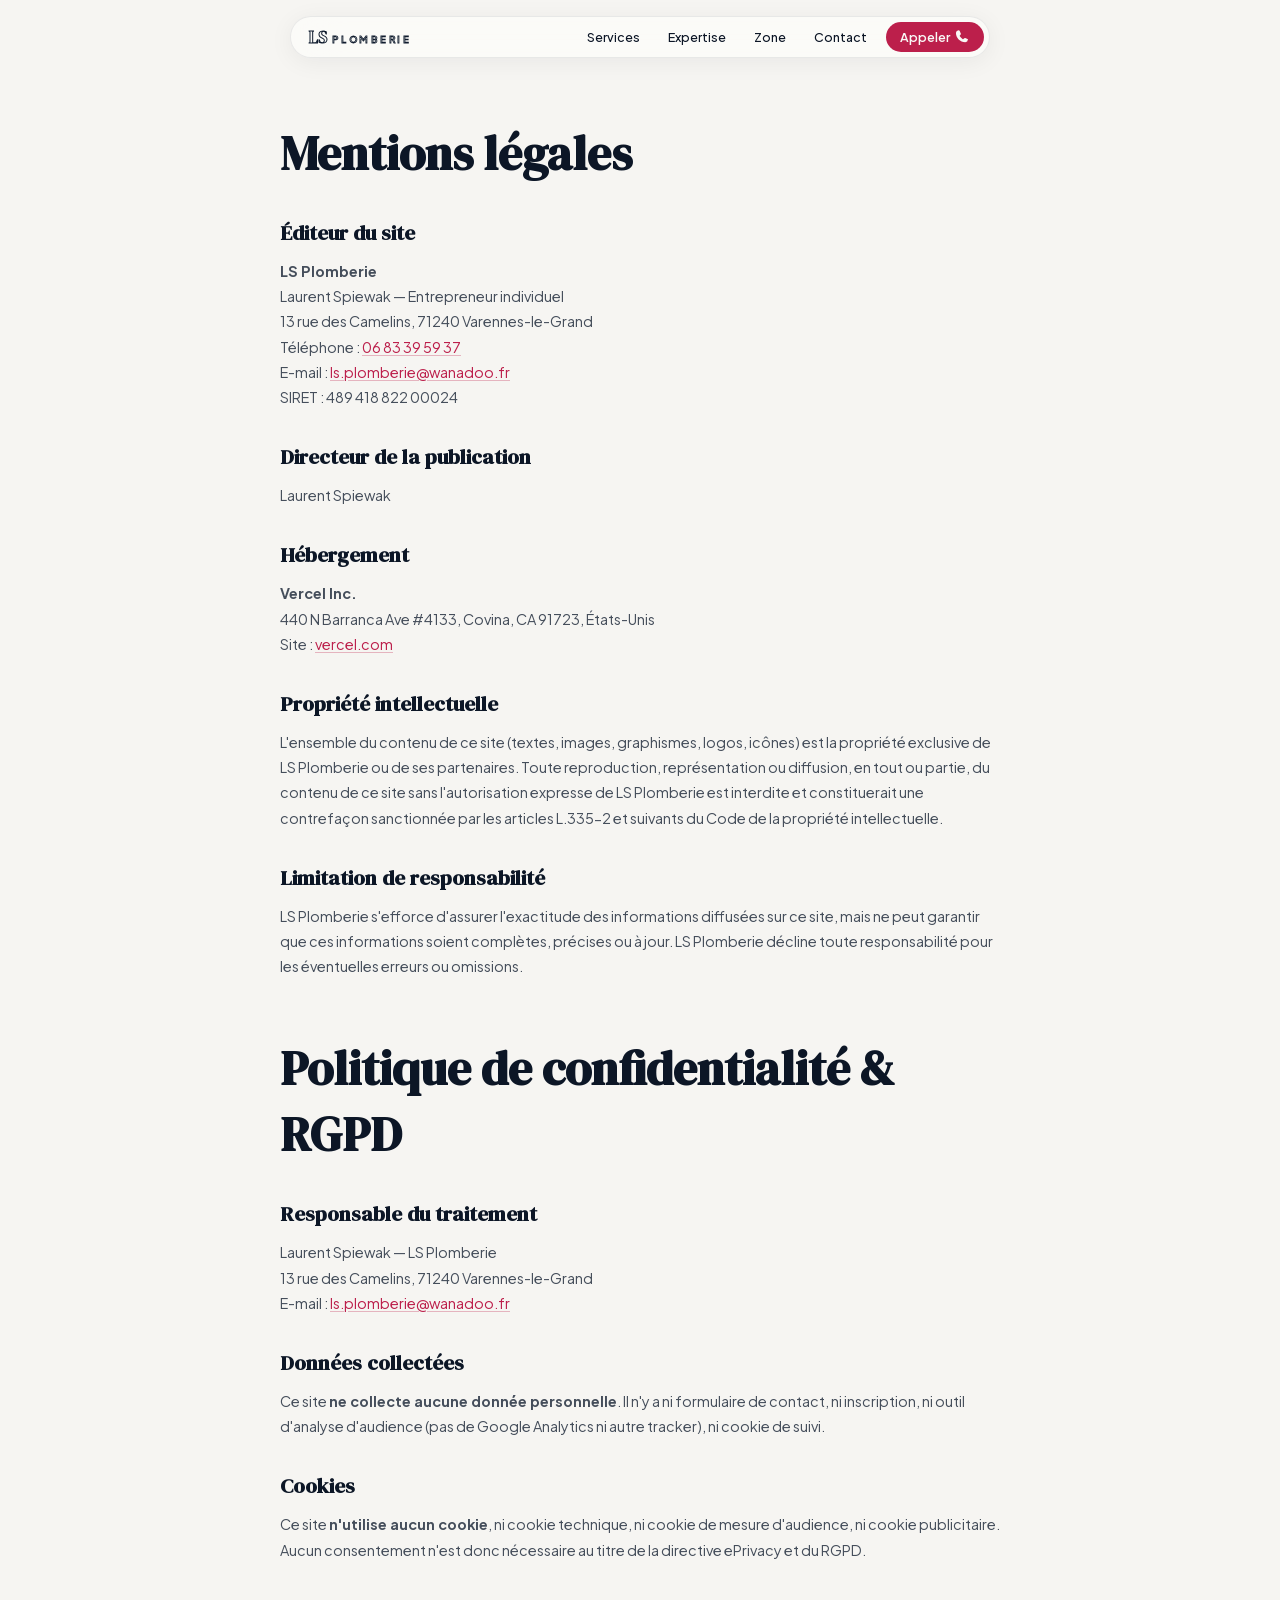
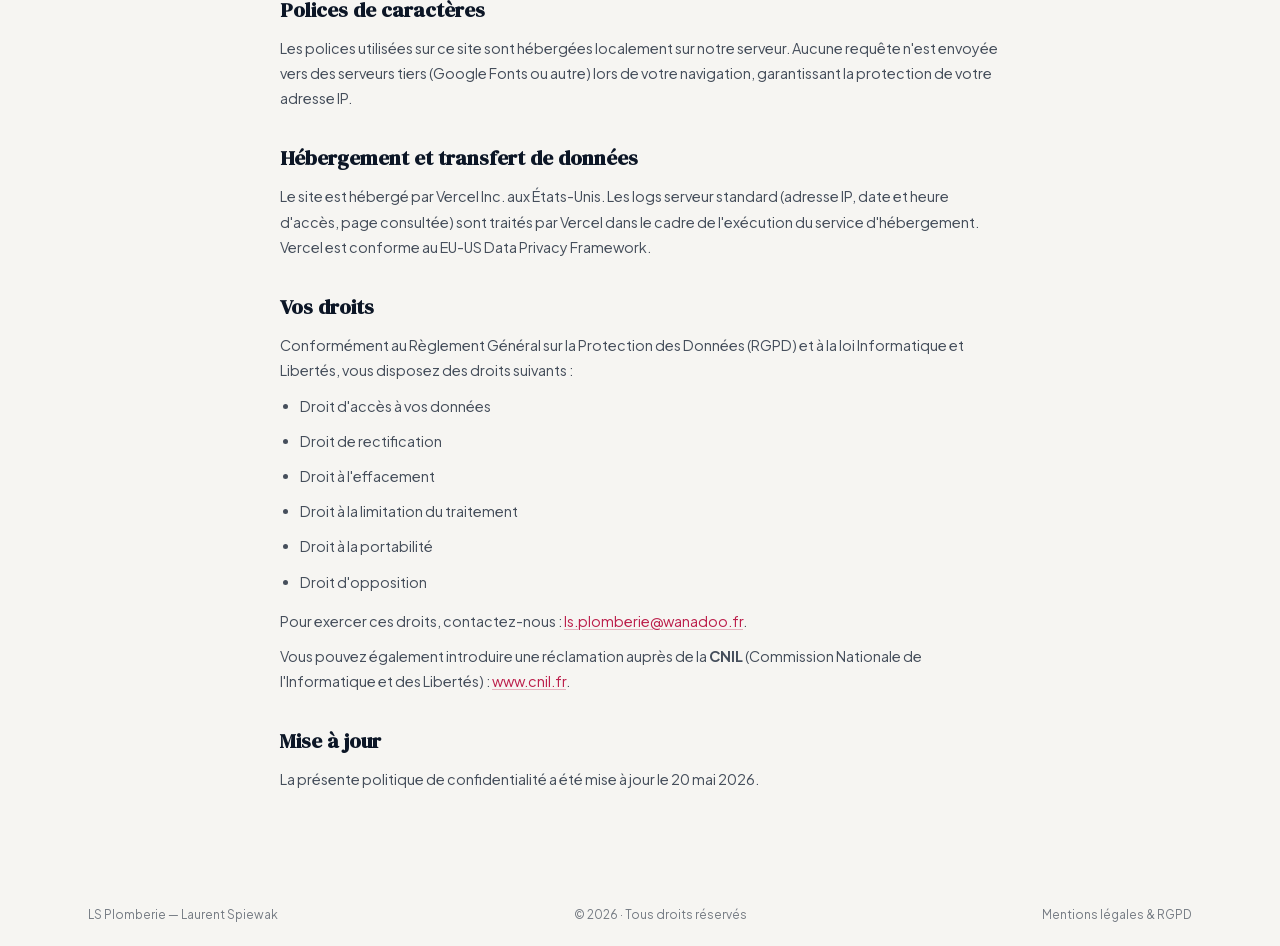
==== commit 64f96ed8: "Add SIRET number to mentions légales Co-Authored-By: Claude Opus 4.6 <noreply@anthropic.com>" ====
--- a/mentions-legales.html
+++ b/mentions-legales.html
@@ -56,7 +56,7 @@
             13 rue des Camelins, 71240 Varennes-le-Grand<br>
             T&eacute;l&eacute;phone&nbsp;: <a href="tel:0683395937">06&nbsp;83&nbsp;39&nbsp;59&nbsp;37</a><br>
             E-mail&nbsp;: <a href="mailto:ls.plomberie@wanadoo.fr">ls.plomberie@wanadoo.fr</a><br>
-            SIRET&nbsp;: [&Agrave; COMPL&Eacute;TER]
+            SIRET&nbsp;: 489&nbsp;418&nbsp;822&nbsp;00024
           </p>
         </section>
 
--- a/styles.css
+++ b/styles.css
@@ -1076,4 +1076,5 @@
   .section-services, .section-zone, .section-contact { padding: 64px 0; }
   .grain { display: none; }
   .footer-inner { justify-content: center; text-align: center; }
-}
+  .hero-bg-img { animation: none; }
+}
